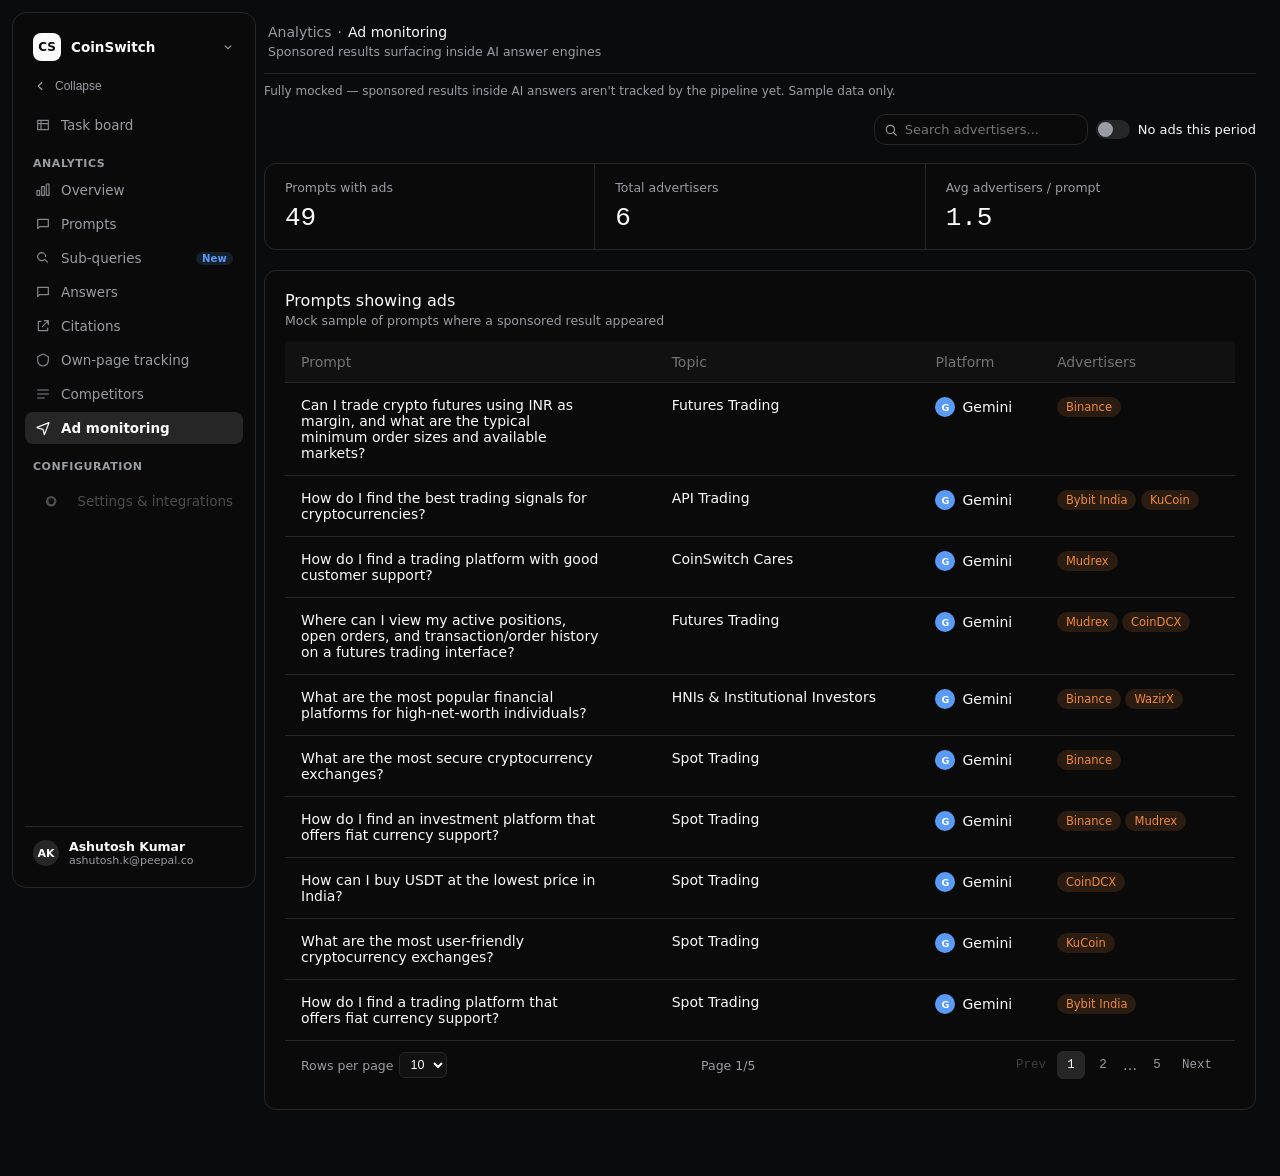
==== ad-monitoring.html @ d5705099 "Rebuild dashboard as dark-mode analytics UI with 9-page sidebar nav Retheme to the near-monochrome d" ====
<!DOCTYPE html>
<html lang="en">
<head>
<meta charset="UTF-8">
<meta name="viewport" content="width=device-width, initial-scale=1.0">
<title>AI Visibility Tracker — Ad Monitoring</title>
<link rel="stylesheet" href="assets/style.css">
</head>
<body>
<div class="app-shell">
  <div class="main-area">
    <div class="content-wrap">
      <div id="title-bar"></div>
      <p class="page-sub" style="margin:-10px 0 16px; font-size:12px;">Fully mocked — sponsored results inside AI answers aren't tracked by the pipeline yet. Sample data only.</p>

      <div class="filter-bar" id="filter-bar">
        <span class="filter-spacer"></span>
        <div class="search-input">
          <svg viewBox="0 0 24 24" fill="none" stroke="currentColor" stroke-width="2" stroke-linecap="round"><circle cx="11" cy="11" r="7"/><path d="M21 21l-4.3-4.3"/></svg>
          <input id="search" type="text" placeholder="Search advertisers...">
        </div>
        <label class="switch" id="noads-toggle"><input type="checkbox"><span class="track"><span class="thumb"></span></span><span>No ads this period</span></label>
      </div>

      <div class="metric-strip" id="metric-strip"></div>

      <div class="card">
        <div class="card-head"><div><h2 class="card-title">Prompts showing ads</h2><p class="card-sub">Mock sample of prompts where a sponsored result appeared</p></div></div>
        <div id="ads-table"></div>
      </div>
    </div>
  </div>
</div>

<script src="assets/data.js"></script>
<script src="assets/mock-data.js"></script>
<script>
async function init() {
  renderNav('ad-monitoring.html');
  renderTitleBar(document.getElementById('title-bar'), 'Analytics', 'Ad monitoring', 'Sponsored results surfacing inside AI answer engines');

  const data = await loadData();
  const adRows = mockAdData(data.runs);
  const noAdsToggle = document.querySelector('#noads-toggle input');

  function render() {
    const forceEmpty = noAdsToggle.checked;
    const q = document.getElementById('search').value.trim().toLowerCase();
    const rows = forceEmpty ? [] : adRows.filter(r => !q || r.advertisers.some(a => a.toLowerCase().includes(q)));

    const advertiserSet = new Set();
    rows.forEach(r => r.advertisers.forEach(a => advertiserSet.add(a)));

    document.getElementById('metric-strip').innerHTML = [
      { label: 'Prompts with ads', value: String(rows.length) },
      { label: 'Total advertisers', value: String(advertiserSet.size) },
      { label: 'Avg advertisers / prompt', value: rows.length ? (rows.reduce((n, r) => n + r.advertisers.length, 0) / rows.length).toFixed(1) : '0' },
    ].map(m => `
      <div class="metric-cell">
        <div class="metric-label">${esc(m.label)}</div>
        <div class="metric-value mono">${esc(m.value)}</div>
      </div>
    `).join('');

    renderPaginatedTable(document.getElementById('ads-table'), {
      rows,
      emptyMessage: 'No ads detected this period.',
      columns: [
        { label: 'Prompt', render: r => `<span style="display:block;max-width:300px;">${esc(r.prompt)}</span>` },
        { label: 'Topic', render: r => esc(r.category || '--') },
        { label: 'Platform', render: r => `<span class="brand-pill">${platformIconHTML(r.platform)} ${esc(r.platform)}</span>` },
        { label: 'Advertisers', render: r => r.advertisers.map(a => `<span class="chip chip-competitor">${esc(a)}</span>`).join(' ') },
      ],
    });
  }

  noAdsToggle.addEventListener('change', render);
  document.getElementById('search').addEventListener('input', render);
  render();
}
init();
</script>
</body>
</html>
---- assets/style.css ----
:root {
  color-scheme: dark;
  --background: #0A0B0D;
  --card: hsl(0 0% 3.9%);
  --card-2: hsl(0 0% 6.5%);
  --muted: hsl(0 0% 14.9%);
  --border: hsl(0 0% 14.9%);
  --ring: hsl(0 0% 20%);
  --foreground: hsl(0 0% 98%);
  --title: #F9FAFB;
  --muted-fg: #9A9CA3;
  --table-header-fg: rgb(115,115,115);
  --radius: 8px;
  --radius-lg: 12px;

  --blue: #5B9BF8;
  --blue-soft: rgba(91,155,248,0.14);
  --green: #3FB950;
  --green-soft: rgba(63,185,80,0.14);
  --orange: #F0883E;
  --orange-soft: rgba(240,136,62,0.14);
  --grey-chip-fg: #B9BBC2;
  --grey-chip-bg: hsl(0 0% 16%);
  --white-line: #F9FAFB;

  --series-1: #F9FAFB;
  --series-2: #5B9BF8;
  --series-3: #F0883E;
  --series-4: #3FB950;
  --series-5: #C77DFF;
  --series-6: #F2C94C;
  --series-7: #E8677D;
  --series-other: #6B6E76;

  --font-sans: "Inter", -apple-system, "SF Pro Rounded", "Segoe UI", ui-rounded, system-ui, sans-serif;
  --font-mono: ui-monospace, "SF Mono", "Cascadia Mono", "Roboto Mono", Menlo, Consolas, monospace;
}

* { box-sizing: border-box; }
html, body { height: 100%; }
body {
  margin: 0;
  background: var(--background);
  color: var(--foreground);
  font-family: var(--font-sans);
  -webkit-font-smoothing: antialiased;
  font-size: 14px;
}
a { color: var(--blue); }
.mono { font-family: var(--font-mono); font-variant-numeric: tabular-nums; }

/* ---------------- App shell ---------------- */
.app-shell { display: flex; min-height: 100vh; }
.main-area { flex: 1; min-width: 0; padding: 16px 24px 48px 0; }
body.has-sidebar .main-area { margin-left: 264px; }
.content-wrap { max-width: 1280px; }
.content-wrap.full-bleed { max-width: none; }

.sidebar-toggle {
  display: none;
  position: fixed;
  top: 14px;
  left: 14px;
  z-index: 40;
  width: 38px;
  height: 38px;
  align-items: center;
  justify-content: center;
  background: var(--card);
  border: 1px solid var(--border);
  border-radius: var(--radius);
  color: var(--foreground);
  cursor: pointer;
}
.sidebar-toggle svg { width: 18px; height: 18px; }
.sidebar-overlay {
  display: none;
  position: fixed;
  inset: 0;
  background: rgba(0,0,0,0.55);
  z-index: 29;
}

.sidebar {
  position: fixed;
  top: 12px;
  left: 12px;
  bottom: 12px;
  width: 244px;
  background: var(--card);
  border: 1px solid var(--border);
  border-radius: 14px;
  padding: 12px;
  display: flex;
  flex-direction: column;
  z-index: 30;
  overflow: hidden;
}
.workspace-switch {
  display: flex;
  align-items: center;
  gap: 10px;
  padding: 8px;
  border-radius: var(--radius);
  cursor: default;
  user-select: none;
}
.workspace-switch:hover { background: var(--muted); }
.workspace-mark {
  display: inline-flex; align-items: center; justify-content: center;
  width: 28px; height: 28px; border-radius: 8px;
  background: var(--foreground); color: #0A0B0D;
  font-size: 12px; font-weight: 700; flex-shrink: 0;
}
.workspace-name { font-size: 13.5px; font-weight: 600; color: var(--title); flex: 1; }
.workspace-switch .chev { width: 14px; height: 14px; color: var(--muted-fg); }
.sidebar-collapse {
  display: flex; align-items: center; gap: 8px;
  background: none; border: none; color: var(--muted-fg);
  font-size: 12px; padding: 6px 8px; margin: 4px 0 10px; cursor: pointer; border-radius: var(--radius);
  width: 100%; text-align: left;
}
.sidebar-collapse:hover { background: var(--muted); color: var(--foreground); }
.sidebar-scroll { flex: 1; overflow-y: auto; display: flex; flex-direction: column; gap: 16px; padding-bottom: 8px; }
.sidebar-group-label {
  font-size: 11px; font-weight: 600; text-transform: uppercase; letter-spacing: 0.05em;
  color: var(--muted-fg); padding: 0 8px; margin-bottom: 4px;
}
.sidebar-nav { display: flex; flex-direction: column; gap: 2px; }
.sidebar a.nav-link, .sidebar .nav-link-disabled {
  display: flex; align-items: center; gap: 10px;
  padding: 8px 10px; font-size: 13.5px; font-weight: 500;
  color: var(--muted-fg); text-decoration: none; border-radius: var(--radius);
  white-space: nowrap; position: relative;
}
.sidebar a.nav-link svg { width: 16px; height: 16px; flex-shrink: 0; opacity: 0.85; }
.sidebar a.nav-link:hover { background: var(--muted); color: var(--foreground); }
.sidebar a.nav-link.active { background: var(--muted); color: var(--title); font-weight: 600; }
.sidebar a.nav-link.active svg { opacity: 1; }
.sidebar .nav-link-disabled { opacity: 0.45; cursor: default; }
.nav-badge-new {
  margin-left: auto; font-size: 10px; font-weight: 700; letter-spacing: 0.02em;
  color: var(--blue); background: var(--blue-soft); padding: 1px 6px; border-radius: 999px;
}
.sidebar-account {
  display: flex; align-items: center; gap: 10px; padding: 8px;
  border-top: 1px solid var(--border); margin-top: 8px; padding-top: 12px;
}
.sidebar-account .avatar {
  width: 26px; height: 26px; border-radius: 999px; background: var(--muted);
  display: flex; align-items: center; justify-content: center; font-size: 11px; font-weight: 600; flex-shrink: 0;
}
.sidebar-account .who { flex: 1; min-width: 0; }
.sidebar-account .who .name { font-size: 12.5px; font-weight: 600; color: var(--title); white-space: nowrap; overflow: hidden; text-overflow: ellipsis; }
.sidebar-account .who .email { font-size: 11px; color: var(--muted-fg); white-space: nowrap; overflow: hidden; text-overflow: ellipsis; }

@media (max-width: 900px) {
  .sidebar-toggle { display: inline-flex; }
  .sidebar { transform: translateX(-120%); transition: transform 0.2s ease; }
  body.sidebar-open .sidebar { transform: translateX(0); }
  body.sidebar-open .sidebar-overlay { display: block; }
  body.has-sidebar .main-area { margin-left: 0; }
  .main-area { padding-top: 60px; }
}

/* ---------------- Breadcrumb / title bar ---------------- */
.title-bar { padding: 8px 4px 14px; border-bottom: 1px solid var(--border); margin-bottom: 20px; }
.breadcrumb { font-size: 14px; font-weight: 500; }
.breadcrumb .section { color: var(--muted-fg); }
.breadcrumb .sep { color: var(--muted-fg); margin: 0 6px; }
.breadcrumb .page { color: var(--title); }
.page-sub { margin: 4px 0 0; font-size: 12.5px; color: var(--muted-fg); }

/* ---------------- Filter bar ---------------- */
.filter-bar { display: flex; flex-wrap: wrap; gap: 8px; margin-bottom: 18px; align-items: center; }
.filter-pill {
  display: inline-flex; align-items: center; gap: 6px;
  border: 1px solid var(--border); background: var(--card);
  color: var(--foreground); border-radius: var(--radius-lg);
  padding: 7px 12px; font-size: 13px; font-family: var(--font-sans);
  cursor: pointer; position: relative;
}
.filter-pill:hover { border-color: var(--ring); background: var(--card-2); }
.filter-pill svg.lead { width: 14px; height: 14px; color: var(--muted-fg); flex-shrink: 0; }
.filter-pill svg.chev { width: 12px; height: 12px; color: var(--muted-fg); flex-shrink: 0; }
.filter-pill select {
  appearance: none; background: none; border: none; color: var(--foreground);
  font-size: 13px; font-family: inherit; cursor: pointer; padding-right: 2px;
}
.filter-pill select:focus { outline: none; }
.filter-pill option { background: var(--card); color: var(--foreground); }
.filter-spacer { flex: 1; }

.dropdown-panel {
  position: absolute; top: calc(100% + 6px); left: 0; min-width: 220px; z-index: 20;
  background: var(--card-2); border: 1px solid var(--border); border-radius: var(--radius);
  padding: 8px; display: none;
}
.dropdown-panel.open { display: block; }
.dropdown-check { display: flex; align-items: center; gap: 8px; padding: 6px 8px; font-size: 13px; border-radius: 6px; cursor: pointer; }
.dropdown-check:hover { background: var(--muted); }
.dropdown-actions { display: flex; justify-content: space-between; padding: 8px 4px 2px; border-top: 1px solid var(--border); margin-top: 6px; }
.dropdown-actions button {
  background: none; border: none; color: var(--blue); font-size: 12.5px; cursor: pointer; font-family: inherit;
}

/* ---------------- Buttons ---------------- */
.btn {
  display: inline-flex; align-items: center; gap: 6px;
  border-radius: var(--radius-lg); padding: 7px 14px; font-size: 13px; font-weight: 500;
  font-family: var(--font-sans); cursor: pointer; border: 1px solid transparent;
  text-decoration: none;
}
.btn svg { width: 14px; height: 14px; }
.btn-primary { background: var(--foreground); color: #0A0B0D; }
.btn-primary:hover { opacity: 0.88; }
.btn-ghost { background: transparent; color: var(--foreground); border-color: var(--border); }
.btn-ghost:hover { background: var(--muted); }
.btn[disabled] { opacity: 0.4; cursor: not-allowed; }

/* ---------------- Metric strip ---------------- */
.metric-strip {
  display: flex; border: 1px solid var(--border); background: var(--card);
  border-radius: var(--radius-lg); margin-bottom: 20px; overflow: hidden; flex-wrap: wrap;
}
.metric-cell { flex: 1; min-width: 160px; padding: 16px 20px; position: relative; }
.metric-cell + .metric-cell { border-left: 1px solid var(--border); }
.metric-label { display: flex; align-items: center; gap: 5px; font-size: 12.5px; color: var(--muted-fg); margin-bottom: 8px; }
.metric-label .info { width: 13px; height: 13px; border-radius: 999px; border: 1px solid var(--muted-fg); color: var(--muted-fg); font-size: 9px; display: inline-flex; align-items: center; justify-content: center; cursor: help; flex-shrink: 0; }
.metric-value { font-family: var(--font-mono); font-size: 26px; font-weight: 500; color: var(--title); }
.metric-delta { font-size: 11.5px; margin-top: 4px; color: var(--muted-fg); }
.metric-delta.up { color: var(--green); }
.metric-delta.down { color: var(--orange); }

/* ---------------- Cards / grid ---------------- */
.card {
  background: var(--card); border: 1px solid var(--border); border-radius: var(--radius-lg);
  padding: 20px; margin-bottom: 18px;
}
.card-head { display: flex; align-items: flex-start; justify-content: space-between; gap: 12px; margin-bottom: 14px; }
.card-title { font-size: 16px; font-weight: 500; color: var(--title); margin: 0; }
.card-sub { font-size: 12.5px; color: var(--muted-fg); margin: 3px 0 0; }
.card-tools { display: flex; gap: 8px; align-items: center; flex-wrap: wrap; }

.content-grid { display: grid; grid-template-columns: 2fr 1fr; gap: 18px; align-items: stretch; }
@media (max-width: 980px) { .content-grid { grid-template-columns: 1fr; } }

.legend { display: flex; flex-wrap: wrap; gap: 14px; margin-bottom: 14px; }
.legend-item { display: flex; align-items: center; gap: 6px; font-size: 12.5px; color: var(--muted-fg); }
.legend-dot { width: 9px; height: 9px; border-radius: 2px; flex-shrink: 0; }

/* leaderboard */
.leader-row { display: flex; align-items: center; gap: 10px; padding: 8px 0; border-bottom: 1px solid var(--border); }
.leader-row:last-child { border-bottom: none; }
.leader-rank { width: 16px; font-size: 12px; color: var(--muted-fg); font-family: var(--font-mono); flex-shrink: 0; }
.leader-name { flex: 1; min-width: 0; font-size: 13px; display: flex; align-items: center; gap: 8px; }
.leader-value { font-family: var(--font-mono); font-size: 13px; color: var(--foreground); flex-shrink: 0; }

/* distribution bars */
.bar-row { display: flex; align-items: center; gap: 12px; margin-bottom: 9px; }
.bar-row .name { width: 110px; flex-shrink: 0; font-size: 12.5px; color: var(--muted-fg); text-align: right; }
.bar-track { flex: 1; background: var(--muted); border-radius: 6px; height: 16px; position: relative; overflow: hidden; }
.bar-fill { height: 100%; border-radius: 6px; }
.bar-row .count { width: 80px; flex-shrink: 0; font-size: 12px; color: var(--muted-fg); font-family: var(--font-mono); }

/* avatars / brand initials */
.brand-pill { display: inline-flex; align-items: center; gap: 7px; }
.initial-circle {
  width: 20px; height: 20px; border-radius: 999px; flex-shrink: 0;
  display: inline-flex; align-items: center; justify-content: center;
  font-size: 9.5px; font-weight: 700; color: #0A0B0D;
}
.initial-circle.lg { width: 28px; height: 28px; font-size: 11px; }
.platform-icon { width: 20px; height: 20px; border-radius: 999px; display: inline-flex; align-items: center; justify-content: center; font-size: 9.5px; font-weight: 700; color: #fff; flex-shrink: 0; }
.platform-overflow { width: 20px; height: 20px; border-radius: 999px; background: var(--muted); color: var(--muted-fg); font-size: 9.5px; display: inline-flex; align-items: center; justify-content: center; }
.platform-stack { display: inline-flex; }
.platform-stack .platform-icon, .platform-stack .platform-overflow { margin-left: -6px; border: 2px solid var(--card); }
.platform-stack .platform-icon:first-child { margin-left: 0; }

/* ---------------- Status chips ---------------- */
.chip { display: inline-flex; align-items: center; gap: 4px; font-size: 11.5px; font-weight: 500; padding: 3px 9px; border-radius: 999px; white-space: nowrap; }
.chip-own { background: var(--green-soft); color: var(--green); }
.chip-competitor { background: var(--orange-soft); color: var(--orange); }
.chip-neutral { background: var(--grey-chip-bg); color: var(--grey-chip-fg); }
.chip-new { background: var(--blue-soft); color: var(--blue); }
.chip-yes { background: var(--green-soft); color: var(--green); }
.chip-no { background: var(--grey-chip-bg); color: var(--grey-chip-fg); }
.mention-chip { display: inline-block; padding: 2px 8px; border-radius: 999px; font-size: 11px; color: #0A0B0D; margin: 2px 4px 2px 0; white-space: nowrap; font-weight: 600; }

/* ---------------- Table ---------------- */
.table-card { background: var(--card); border: 1px solid var(--border); border-radius: var(--radius-lg); overflow: hidden; margin-bottom: 18px; }
.table-scroll { overflow-x: auto; }
table { width: 100%; border-collapse: collapse; font-size: 14px; }
thead th {
  text-align: left; font-size: 14px; font-weight: 500; color: var(--table-header-fg);
  background: var(--card-2); padding: 12px 16px; white-space: nowrap; border-bottom: 1px solid var(--border);
}
thead th.num, tbody td.num { text-align: right; }
tbody td { padding: 14px 16px; border-bottom: 1px solid var(--border); vertical-align: top; color: var(--foreground); }
tbody tr:last-child td { border-bottom: none; }
tbody tr.clickable { cursor: pointer; }
tbody tr.clickable:hover { background: var(--card-2); }
td.mono, th.mono { font-family: var(--font-mono); }
.response-cell { max-width: 360px; color: var(--muted-fg); font-size: 12.5px; }
.no-mentions { color: var(--muted-fg); font-style: italic; font-size: 12.5px; }
.cell-link { color: var(--blue); text-decoration: none; }
.cell-link:hover { text-decoration: underline; }

.table-footer { display: flex; align-items: center; justify-content: space-between; gap: 12px; padding: 10px 16px; border-top: 1px solid var(--border); flex-wrap: wrap; }
.table-footer .rows-per-page { display: flex; align-items: center; gap: 6px; font-size: 12.5px; color: var(--muted-fg); }
.table-footer select { background: var(--card-2); color: var(--foreground); border: 1px solid var(--border); border-radius: 6px; padding: 4px 6px; font-size: 12.5px; }
.pagination { display: flex; align-items: center; gap: 4px; }
.pagination button {
  min-width: 28px; height: 28px; padding: 0 6px; border-radius: 6px; border: 1px solid transparent;
  background: none; color: var(--muted-fg); font-size: 12.5px; cursor: pointer; font-family: var(--font-mono);
}
.pagination button:hover { background: var(--muted); color: var(--foreground); }
.pagination button.active { background: var(--muted); color: var(--title); border-color: var(--border); }
.pagination button:disabled { opacity: 0.35; cursor: not-allowed; }
.pagination .ellipsis { color: var(--muted-fg); padding: 0 2px; }

/* heatmap */
.heatmap-scroll { overflow-x: auto; }
.heatmap { border-collapse: collapse; font-size: 13px; width: 100%; }
.heatmap th, .heatmap td { padding: 10px 14px; text-align: center; white-space: nowrap; border-bottom: 1px solid var(--border); }
.heatmap thead th { background: var(--card-2); color: var(--table-header-fg); font-weight: 500; font-size: 13px; }
.heatmap td.row-label, .heatmap th.row-label { text-align: left; position: sticky; left: 0; background: var(--card); color: var(--foreground); font-weight: 500; }
.heatmap td.pinned { position: sticky; left: 150px; font-weight: 600; }
.heatmap-cell { font-family: var(--font-mono); border-radius: 6px; padding: 4px 8px; display: inline-block; min-width: 36px; }

/* ---------------- Toggle / switch ---------------- */
.switch { position: relative; display: inline-flex; align-items: center; gap: 8px; cursor: pointer; font-size: 13px; color: var(--foreground); user-select: none; }
.switch input { display: none; }
.switch .track { width: 34px; height: 19px; background: var(--muted); border-radius: 999px; position: relative; transition: background 0.15s; flex-shrink: 0; }
.switch .thumb { position: absolute; top: 2px; left: 2px; width: 15px; height: 15px; border-radius: 999px; background: var(--muted-fg); transition: transform 0.15s, background 0.15s; }
.switch input:checked + .track { background: var(--blue-soft); }
.switch input:checked + .track .thumb { transform: translateX(15px); background: var(--blue); }

/* ---------------- Search input ---------------- */
.search-input { position: relative; display: inline-flex; align-items: center; }
.search-input svg { position: absolute; left: 10px; width: 14px; height: 14px; color: var(--muted-fg); pointer-events: none; }
.search-input input {
  background: var(--card); border: 1px solid var(--border); border-radius: var(--radius-lg);
  padding: 7px 12px 7px 30px; font-size: 13px; color: var(--foreground); font-family: inherit; min-width: 200px;
}
.search-input input:focus { outline: none; border-color: var(--ring); }

/* ---------------- Empty state ---------------- */
.empty-state { text-align: center; padding: 40px 10px; color: var(--muted-fg); font-size: 13px; }

/* ---------------- Drawer ---------------- */
.drawer-overlay { position: fixed; inset: 0; background: rgba(0,0,0,0.6); z-index: 50; opacity: 0; pointer-events: none; transition: opacity 0.18s; }
.drawer-overlay.open { opacity: 1; pointer-events: auto; }
.drawer {
  position: fixed; top: 0; right: 0; bottom: 0; width: min(460px, 94vw);
  background: var(--card); border-left: 1px solid var(--border); z-index: 51;
  transform: translateX(100%); transition: transform 0.2s ease; display: flex; flex-direction: column;
}
.drawer-overlay.open .drawer { transform: translateX(0); }
.drawer-head { display: flex; align-items: center; justify-content: space-between; padding: 16px 18px; border-bottom: 1px solid var(--border); }
.drawer-head .title { font-size: 14px; font-weight: 500; color: var(--title); }
.drawer-close { background: none; border: none; color: var(--muted-fg); cursor: pointer; width: 26px; height: 26px; border-radius: 6px; }
.drawer-close:hover { background: var(--muted); color: var(--foreground); }
.drawer-body { padding: 18px; overflow-y: auto; flex: 1; }
.drawer-section { margin-bottom: 18px; }
.drawer-label { font-size: 11.5px; color: var(--muted-fg); margin-bottom: 6px; text-transform: uppercase; letter-spacing: 0.04em; }
.prompt-bubble { background: var(--muted); border-radius: 12px; padding: 12px 14px; font-size: 13.5px; line-height: 1.5; }
.answer-text { font-size: 13.5px; line-height: 1.65; color: var(--foreground); white-space: pre-wrap; }
.source-chip-list { display: flex; flex-wrap: wrap; gap: 6px; }

/* ---------------- Onboarding tooltip ---------------- */
.tip-bubble {
  position: absolute; background: var(--foreground); color: #0A0B0D; font-size: 12.5px;
  padding: 10px 12px; border-radius: 10px; max-width: 220px; z-index: 25; line-height: 1.4;
}
.tip-bubble::after { content: ''; position: absolute; top: -6px; left: 18px; width: 12px; height: 12px; background: var(--foreground); transform: rotate(45deg); }
.tip-bubble .tip-dismiss { display: block; margin-top: 8px; font-size: 11.5px; text-decoration: underline; cursor: pointer; }

/* ---------------- Kanban ---------------- */
.kanban-board { display: grid; grid-template-columns: repeat(4, minmax(260px, 1fr)); gap: 14px; overflow-x: auto; }
.kanban-col { background: var(--card); border: 1px solid var(--border); border-radius: var(--radius-lg); padding: 12px; min-height: 200px; }
.kanban-col-head { display: flex; align-items: center; justify-content: space-between; padding: 4px 4px 12px; }
.kanban-col-title { font-size: 13px; font-weight: 600; color: var(--title); }
.kanban-count { font-size: 11.5px; color: var(--muted-fg); background: var(--muted); padding: 1px 7px; border-radius: 999px; }
.kanban-week { font-size: 11px; color: var(--muted-fg); text-transform: uppercase; letter-spacing: 0.04em; margin: 10px 2px 6px; }
.kanban-card {
  background: var(--card-2); border: 1px solid var(--border); border-radius: var(--radius);
  padding: 10px 12px; margin-bottom: 8px; cursor: grab; font-size: 12.5px;
}
.kanban-card.dragging { opacity: 0.4; }
.kanban-card .kc-title { color: var(--foreground); font-weight: 500; margin-bottom: 6px; }
.kanban-card.completed .kc-title { text-decoration: line-through; color: var(--muted-fg); }
.kanban-card .kc-meta { display: flex; align-items: center; gap: 6px; flex-wrap: wrap; }
.kanban-col.dragover { outline: 1px dashed var(--ring); outline-offset: -4px; }
.dropzone-hint { border: 1px dashed var(--border); border-radius: var(--radius); padding: 10px; text-align: center; font-size: 11.5px; color: var(--muted-fg); margin-bottom: 8px; }

.progress-ring circle { fill: none; stroke-width: 6; }
.progress-ring .bg { stroke: var(--muted); }
.progress-ring .fg { stroke: var(--green); stroke-linecap: round; transform: rotate(-90deg); transform-origin: 50% 50%; }

/* Task detail modal */
.modal-overlay { position: fixed; inset: 0; background: rgba(0,0,0,0.6); z-index: 50; display: none; align-items: center; justify-content: center; }
.modal-overlay.open { display: flex; }
.modal { width: min(640px, 92vw); max-height: 86vh; background: var(--card); border: 1px solid var(--border); border-radius: var(--radius-lg); display: flex; flex-direction: column; overflow: hidden; }
.modal-head { display: flex; align-items: center; justify-content: space-between; padding: 14px 18px; border-bottom: 1px solid var(--border); }
.modal-tabs { display: flex; gap: 4px; padding: 10px 18px 0; }
.modal-tab { background: none; border: none; color: var(--muted-fg); font-size: 13px; padding: 8px 10px; cursor: pointer; border-bottom: 2px solid transparent; font-family: inherit; }
.modal-tab.active { color: var(--title); border-color: var(--foreground); }
.modal-body { padding: 16px 18px; overflow-y: auto; flex: 1; }
.editor-toolbar { display: flex; gap: 4px; margin-bottom: 8px; }
.editor-toolbar button { width: 26px; height: 26px; border-radius: 6px; border: 1px solid var(--border); background: var(--card-2); color: var(--foreground); cursor: pointer; font-size: 12px; }
.editor-toolbar button:hover { background: var(--muted); }
.editor-surface { border: 1px solid var(--border); border-radius: var(--radius); padding: 12px; min-height: 160px; font-size: 13.5px; line-height: 1.6; }
.editor-surface:focus { outline: none; border-color: var(--ring); }
.prop-row { display: flex; justify-content: space-between; padding: 8px 0; border-bottom: 1px solid var(--border); font-size: 13px; }
.prop-row:last-child { border-bottom: none; }
.prop-row .k { color: var(--muted-fg); }

/* misc */
.checkbox { width: 15px; height: 15px; accent-color: var(--blue); }
hr.hair { border: none; border-top: 1px solid var(--border); margin: 18px 0; }
.text-muted { color: var(--muted-fg); }
.stack-gap { display: flex; flex-direction: column; gap: 8px; }

/* ---------------- Legacy compatibility (content-plan.html, pre-redesign pages) ---------------- */
.wrap { max-width: 1180px; margin: 0 auto; padding: 32px 28px 80px; }
body.has-sidebar .wrap { margin-left: 264px; }
@media (max-width: 900px) { body.has-sidebar .wrap { margin-left: 0; padding-top: 64px; } }
header h1 { font-size: 22px; margin: 0 0 4px; letter-spacing: -0.01em; color: var(--title); }
header p { margin: 0; color: var(--muted-fg); font-size: 14px; }
header { margin-bottom: 24px; }
.panel { background: var(--card); border: 1px solid var(--border); border-radius: var(--radius-lg); padding: 20px 22px; margin-bottom: 18px; }
.panel h2 { font-size: 15px; margin: 0 0 2px; font-weight: 600; color: var(--title); }
.panel .panel-sub { font-size: 12.5px; color: var(--muted-fg); margin: 0 0 18px; }
.filters { display: flex; gap: 10px; flex-wrap: wrap; margin-bottom: 14px; }
.filters select { background: var(--card-2); color: var(--foreground); border: 1px solid var(--border); border-radius: 6px; padding: 6px 10px; font-size: 13px; font-family: inherit; }
.stat-row { display: grid; grid-template-columns: repeat(auto-fit, minmax(180px, 1fr)); gap: 14px; margin-bottom: 28px; }
.stat-tile { background: var(--card); border: 1px solid var(--border); border-radius: 12px; padding: 18px 20px; }
.stat-tile .label { font-size: 12px; color: var(--muted-fg); margin-bottom: 8px; font-weight: 500; }
.stat-tile .value { font-size: 26px; font-weight: 600; letter-spacing: -0.01em; color: var(--title); }
.stat-tile .sub { font-size: 12px; color: var(--muted-fg); margin-top: 6px; }
.platform-grid { display: grid; grid-template-columns: repeat(auto-fit, minmax(300px, 1fr)); gap: 16px; }
.platform-card { border: 1px solid var(--border); border-radius: 12px; padding: 16px 18px; background: var(--card-2); }
.platform-card h3 { margin: 0 0 10px; font-size: 13px; color: var(--muted-fg); font-weight: 600; }
.mini-bar-row { display: flex; align-items: center; gap: 8px; margin-bottom: 6px; }
.mini-bar-row .name { width: 90px; font-size: 11.5px; color: var(--muted-fg); text-align: right; flex-shrink: 0; }
.mini-track { flex: 1; background: var(--muted); border-radius: 3px; height: 12px; }
.mini-fill { height: 100%; border-radius: 3px; }
.mini-bar-row .count { width: 60px; flex-shrink: 0; font-size: 11px; color: var(--muted-fg); font-family: var(--font-mono); }
.platform-chip { display: inline-block; padding: 2px 8px; border-radius: 999px; font-size: 11.5px; background: var(--muted); color: var(--foreground); white-space: nowrap; }
.table-wrap { max-height: 600px; overflow-y: auto; border: 1px solid var(--border); border-radius: 8px; }
.table-wrap table { margin: 0; }
.table-wrap thead th { position: sticky; top: 0; background: var(--card-2); z-index: 1; }
.gap-group { margin-bottom: 18px; }
.gap-group h4 { margin: 0 0 8px; font-size: 13px; color: var(--title); }
.gap-group .gap-note { font-size: 12px; color: var(--muted-fg); margin: 0 0 8px; }
.gap-prompt-list { list-style: none; margin: 0; padding: 0; }
.gap-prompt-list li { font-size: 12.5px; color: var(--foreground); padding: 6px 10px; border-bottom: 1px solid var(--border); }
.gap-prompt-list li:last-child { border-bottom: none; }
.gap-rival-chip { display: inline-block; padding: 1px 7px; border-radius: 999px; font-size: 11px; color: #0A0B0D; margin-left: 6px; font-weight: 600; }
.idea-card, .plan-card { border: 1px solid var(--border); border-radius: 12px; padding: 16px 18px; margin-bottom: 12px; background: var(--card-2); }
.idea-head, .plan-head { display: flex; align-items: flex-start; justify-content: space-between; gap: 12px; margin-bottom: 4px; }
.idea-title, .plan-title { font-size: 13.5px; font-weight: 600; color: var(--title); }
.idea-badge { flex-shrink: 0; font-size: 10.5px; font-weight: 600; text-transform: uppercase; letter-spacing: 0.03em; padding: 2px 8px; border-radius: 999px; white-space: nowrap; }
.idea-badge.high { background: var(--orange-soft); color: var(--orange); }
.idea-badge.medium { background: rgba(242,201,76,0.18); color: var(--series-6); }
.idea-badge.opportunity { background: var(--green-soft); color: var(--green); }
.idea-why { font-size: 12px; color: var(--muted-fg); margin: 2px 0 8px; }
.idea-card summary { font-size: 11.5px; color: var(--muted-fg); cursor: pointer; user-select: none; }
.idea-card summary:hover { color: var(--foreground); }
.source-row { display: flex; align-items: center; gap: 12px; padding: 10px 0; border-bottom: 1px solid var(--border); }
.source-row:last-child { border-bottom: none; }
.source-rank { width: 22px; flex-shrink: 0; font-size: 12px; color: var(--muted-fg); font-family: var(--font-mono); }
.source-main { flex: 1; min-width: 0; }
.source-domain { font-size: 13px; font-weight: 600; color: var(--title); }
.source-url { font-size: 11.5px; color: var(--muted-fg); text-decoration: none; display: block; white-space: nowrap; overflow: hidden; text-overflow: ellipsis; }
.source-url:hover { color: var(--blue); text-decoration: underline; }
.source-count { flex-shrink: 0; font-size: 12px; color: var(--foreground); background: var(--muted); padding: 3px 10px; border-radius: 999px; white-space: nowrap; }
.plan-meta { font-size: 11.5px; color: var(--muted-fg); margin-bottom: 8px; }
.plan-sources { display: flex; flex-wrap: wrap; gap: 6px; margin-top: 8px; }
.plan-source-chip { display: inline-flex; align-items: center; gap: 4px; font-size: 11px; color: var(--foreground); background: var(--muted); padding: 3px 9px; border-radius: 999px; text-decoration: none; max-width: 220px; overflow: hidden; white-space: nowrap; text-overflow: ellipsis; }
.plan-source-chip:hover { color: var(--blue); }
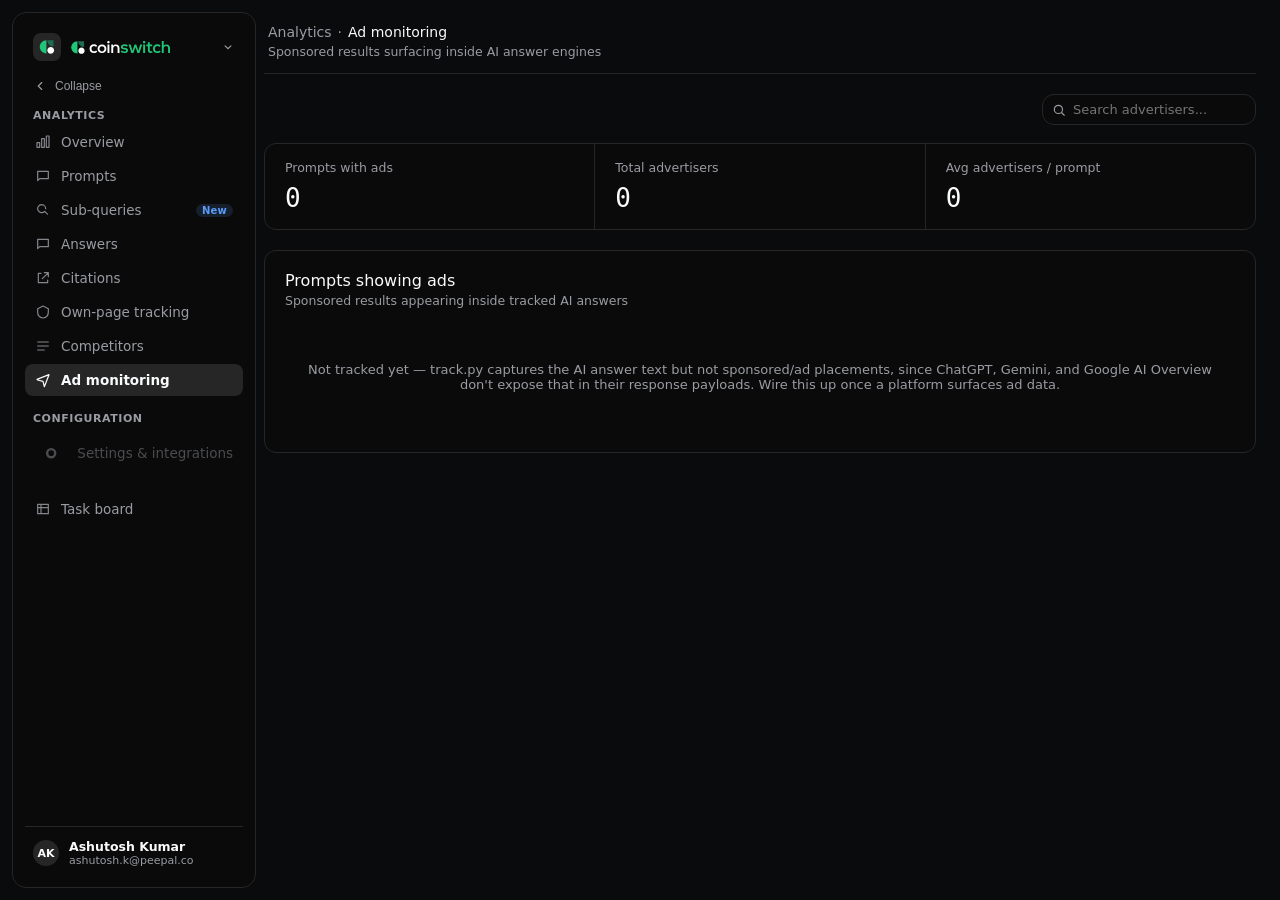
==== commit 4874b2be: "Rerun tracker with real data, remove mock data, fix logos and nav order - track.py rerun across all " ====
--- a/ad-monitoring.html
+++ b/ad-monitoring.html
@@ -11,7 +11,6 @@
   <div class="main-area">
     <div class="content-wrap">
       <div id="title-bar"></div>
-      <p class="page-sub" style="margin:-10px 0 16px; font-size:12px;">Fully mocked — sponsored results inside AI answers aren't tracked by the pipeline yet. Sample data only.</p>
 
       <div class="filter-bar" id="filter-bar">
         <span class="filter-spacer"></span>
@@ -19,13 +18,12 @@
           <svg viewBox="0 0 24 24" fill="none" stroke="currentColor" stroke-width="2" stroke-linecap="round"><circle cx="11" cy="11" r="7"/><path d="M21 21l-4.3-4.3"/></svg>
           <input id="search" type="text" placeholder="Search advertisers...">
         </div>
-        <label class="switch" id="noads-toggle"><input type="checkbox"><span class="track"><span class="thumb"></span></span><span>No ads this period</span></label>
       </div>
 
       <div class="metric-strip" id="metric-strip"></div>
 
       <div class="card">
-        <div class="card-head"><div><h2 class="card-title">Prompts showing ads</h2><p class="card-sub">Mock sample of prompts where a sponsored result appeared</p></div></div>
+        <div class="card-head"><div><h2 class="card-title">Prompts showing ads</h2><p class="card-sub">Sponsored results appearing inside tracked AI answers</p></div></div>
         <div id="ads-table"></div>
       </div>
     </div>
@@ -33,50 +31,32 @@
 </div>
 
 <script src="assets/data.js"></script>
-<script src="assets/mock-data.js"></script>
 <script>
 async function init() {
   renderNav('ad-monitoring.html');
   renderTitleBar(document.getElementById('title-bar'), 'Analytics', 'Ad monitoring', 'Sponsored results surfacing inside AI answer engines');
 
-  const data = await loadData();
-  const adRows = mockAdData(data.runs);
-  const noAdsToggle = document.querySelector('#noads-toggle input');
+  document.getElementById('metric-strip').innerHTML = [
+    { label: 'Prompts with ads', value: '0' },
+    { label: 'Total advertisers', value: '0' },
+    { label: 'Avg advertisers / prompt', value: '0' },
+  ].map(m => `
+    <div class="metric-cell">
+      <div class="metric-label">${esc(m.label)}</div>
+      <div class="metric-value mono">${esc(m.value)}</div>
+    </div>
+  `).join('');
 
-  function render() {
-    const forceEmpty = noAdsToggle.checked;
-    const q = document.getElementById('search').value.trim().toLowerCase();
-    const rows = forceEmpty ? [] : adRows.filter(r => !q || r.advertisers.some(a => a.toLowerCase().includes(q)));
-
-    const advertiserSet = new Set();
-    rows.forEach(r => r.advertisers.forEach(a => advertiserSet.add(a)));
-
-    document.getElementById('metric-strip').innerHTML = [
-      { label: 'Prompts with ads', value: String(rows.length) },
-      { label: 'Total advertisers', value: String(advertiserSet.size) },
-      { label: 'Avg advertisers / prompt', value: rows.length ? (rows.reduce((n, r) => n + r.advertisers.length, 0) / rows.length).toFixed(1) : '0' },
-    ].map(m => `
-      <div class="metric-cell">
-        <div class="metric-label">${esc(m.label)}</div>
-        <div class="metric-value mono">${esc(m.value)}</div>
-      </div>
-    `).join('');
-
-    renderPaginatedTable(document.getElementById('ads-table'), {
-      rows,
-      emptyMessage: 'No ads detected this period.',
-      columns: [
-        { label: 'Prompt', render: r => `<span style="display:block;max-width:300px;">${esc(r.prompt)}</span>` },
-        { label: 'Topic', render: r => esc(r.category || '--') },
-        { label: 'Platform', render: r => `<span class="brand-pill">${platformIconHTML(r.platform)} ${esc(r.platform)}</span>` },
-        { label: 'Advertisers', render: r => r.advertisers.map(a => `<span class="chip chip-competitor">${esc(a)}</span>`).join(' ') },
-      ],
-    });
-  }
-
-  noAdsToggle.addEventListener('change', render);
-  document.getElementById('search').addEventListener('input', render);
-  render();
+  renderPaginatedTable(document.getElementById('ads-table'), {
+    rows: [],
+    emptyMessage: 'Not tracked yet — track.py captures the AI answer text but not sponsored/ad placements, since ChatGPT, Gemini, and Google AI Overview don\'t expose that in their response payloads. Wire this up once a platform surfaces ad data.',
+    columns: [
+      { label: 'Prompt', render: r => r.prompt },
+      { label: 'Topic', render: r => r.category },
+      { label: 'Platform', render: r => r.platform },
+      { label: 'Advertisers', render: r => r.advertisers },
+    ],
+  });
 }
 init();
 </script>
--- a/assets/style.css
+++ b/assets/style.css
@@ -109,10 +109,19 @@
 .workspace-mark {
   display: inline-flex; align-items: center; justify-content: center;
   width: 28px; height: 28px; border-radius: 8px;
-  background: var(--foreground); color: #0A0B0D;
-  font-size: 12px; font-weight: 700; flex-shrink: 0;
-}
+  background: var(--muted); flex-shrink: 0;
+}
+.workspace-mark img { width: 16px; height: 16px; }
 .workspace-name { font-size: 13.5px; font-weight: 600; color: var(--title); flex: 1; }
+.workspace-wordmark { height: 15px; width: auto; flex: 1; object-fit: contain; object-position: left; }
+.brand-logo-circle {
+  display: inline-flex; align-items: center; justify-content: center;
+  width: 20px; height: 20px; border-radius: 999px; flex-shrink: 0;
+  background: #0f2b20;
+}
+.brand-logo-circle img { width: 12px; height: 12px; }
+.brand-logo-circle.lg { width: 28px; height: 28px; }
+.brand-logo-circle.lg img { width: 16px; height: 16px; }
 .workspace-switch .chev { width: 14px; height: 14px; color: var(--muted-fg); }
 .sidebar-collapse {
   display: flex; align-items: center; gap: 8px;
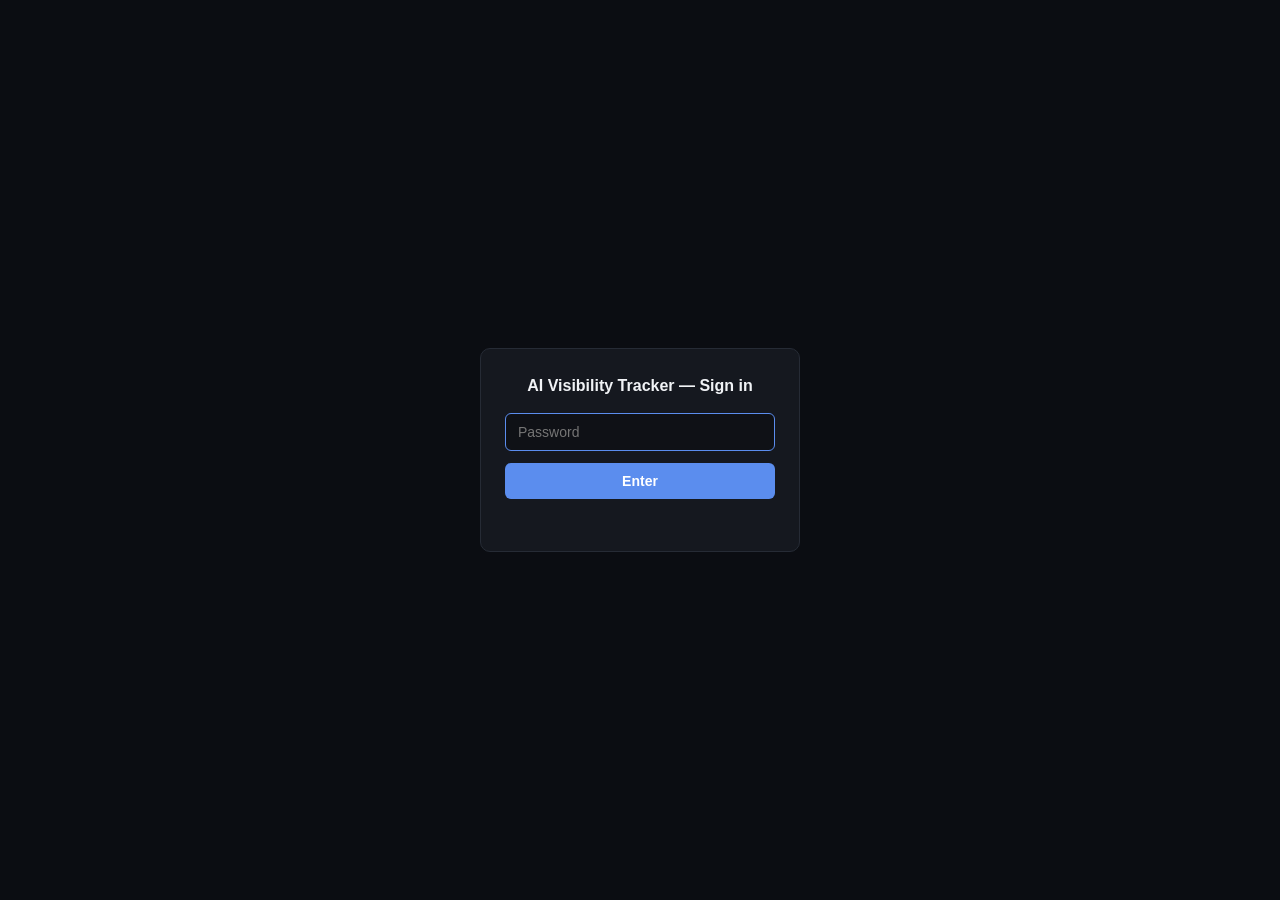
==== commit ebd18dda: "Add password gate login to all tracker pages Co-Authored-By: Claude Sonnet 5 <noreply@anthropic.com>" ====
--- a/ad-monitoring.html
+++ b/ad-monitoring.html
@@ -1,6 +1,7 @@
 <!DOCTYPE html>
 <html lang="en">
 <head>
+<script src="assets/auth.js"></script>
 <meta charset="UTF-8">
 <meta name="viewport" content="width=device-width, initial-scale=1.0">
 <title>AI Visibility Tracker — Ad Monitoring</title>
--- a/assets/style.css
+++ b/assets/style.css
@@ -122,6 +122,9 @@
 .brand-logo-circle img { width: 12px; height: 12px; }
 .brand-logo-circle.lg { width: 28px; height: 28px; }
 .brand-logo-circle.lg img { width: 16px; height: 16px; }
+.brand-logo-circle.competitor { background: #fff; }
+.brand-logo-circle.competitor img { width: 14px; height: 14px; object-fit: contain; }
+.brand-logo-circle.competitor.lg img { width: 18px; height: 18px; }
 .workspace-switch .chev { width: 14px; height: 14px; color: var(--muted-fg); }
 .sidebar-collapse {
   display: flex; align-items: center; gap: 8px;
@@ -384,6 +387,20 @@
 }
 .tip-bubble::after { content: ''; position: absolute; top: -6px; left: 18px; width: 12px; height: 12px; background: var(--foreground); transform: rotate(45deg); }
 .tip-bubble .tip-dismiss { display: block; margin-top: 8px; font-size: 11.5px; text-decoration: underline; cursor: pointer; }
+
+/* ---------------- Chart tooltip ---------------- */
+.chart-wrap { position: relative; }
+.chart-tooltip {
+  position: absolute; pointer-events: none; z-index: 20; background: var(--card);
+  border: 1px solid var(--border); border-radius: 8px; padding: 8px 10px; font-size: 12px;
+  line-height: 1.5; box-shadow: 0 4px 16px rgba(0,0,0,0.25); white-space: nowrap; opacity: 0;
+  transition: opacity 0.08s ease; transform: translate(-50%, -100%);
+}
+.chart-tooltip-date { color: var(--muted-fg); font-size: 11px; margin-bottom: 4px; font-family: var(--font-mono); }
+.chart-tooltip-row { display: flex; align-items: center; gap: 6px; }
+.chart-tooltip-dot { width: 7px; height: 7px; border-radius: 50%; flex: none; }
+.chart-tooltip-name { color: var(--foreground); }
+.chart-tooltip-val { color: var(--title); font-weight: 600; margin-left: auto; padding-left: 10px; font-family: var(--font-mono); }
 
 /* ---------------- Kanban ---------------- */
 .kanban-board { display: grid; grid-template-columns: repeat(4, minmax(260px, 1fr)); gap: 14px; overflow-x: auto; }
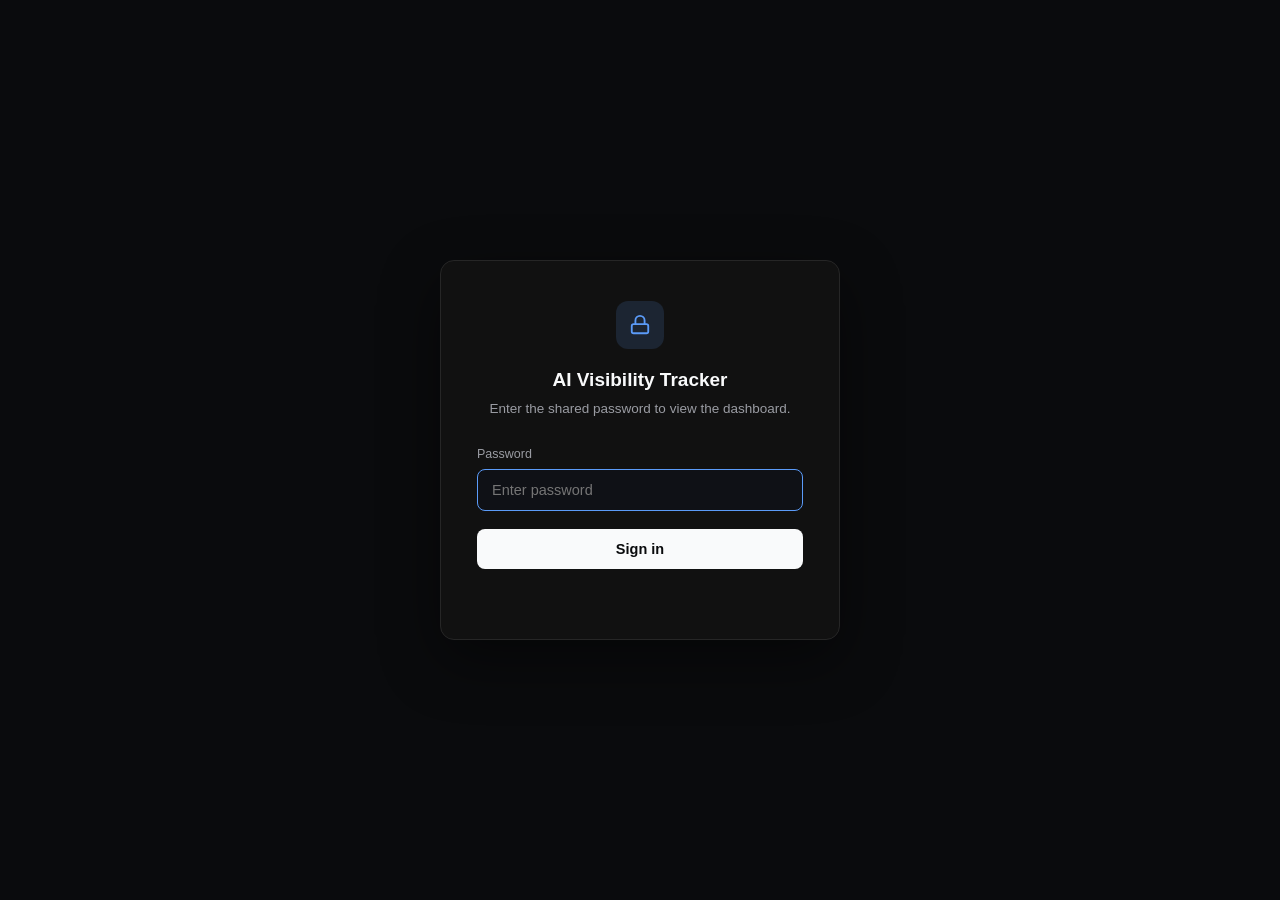
==== commit 47532891: "Fix tooltip rendering, remove overview brand filter, refresh tracker data - Fix info-icon tooltips: " ====
--- a/ad-monitoring.html
+++ b/ad-monitoring.html
@@ -5,7 +5,7 @@
 <meta charset="UTF-8">
 <meta name="viewport" content="width=device-width, initial-scale=1.0">
 <title>AI Visibility Tracker — Ad Monitoring</title>
-<link rel="stylesheet" href="assets/style.css">
+<link rel="stylesheet" href="assets/style.css?v=2">
 </head>
 <body>
 <div class="app-shell">
--- a/assets/style.css
+++ b/assets/style.css
@@ -51,7 +51,7 @@
 
 /* ---------------- App shell ---------------- */
 .app-shell { display: flex; min-height: 100vh; }
-.main-area { flex: 1; min-width: 0; padding: 16px 24px 48px 0; }
+.main-area { flex: 1; min-width: 0; padding: 24px 28px 56px 0; }
 body.has-sidebar .main-area { margin-left: 264px; }
 .content-wrap { max-width: 1280px; }
 .content-wrap.full-bleed { max-width: none; }
@@ -233,13 +233,26 @@
 /* ---------------- Metric strip ---------------- */
 .metric-strip {
   display: flex; border: 1px solid var(--border); background: var(--card);
-  border-radius: var(--radius-lg); margin-bottom: 20px; overflow: hidden; flex-wrap: wrap;
-}
-.metric-cell { flex: 1; min-width: 160px; padding: 16px 20px; position: relative; }
+  border-radius: var(--radius-lg); margin-bottom: 24px; flex-wrap: wrap;
+}
+.metric-cell { flex: 1; min-width: 190px; padding: 22px 26px; position: relative; }
 .metric-cell + .metric-cell { border-left: 1px solid var(--border); }
-.metric-label { display: flex; align-items: center; gap: 5px; font-size: 12.5px; color: var(--muted-fg); margin-bottom: 8px; }
-.metric-label .info { width: 13px; height: 13px; border-radius: 999px; border: 1px solid var(--muted-fg); color: var(--muted-fg); font-size: 9px; display: inline-flex; align-items: center; justify-content: center; cursor: help; flex-shrink: 0; }
-.metric-value { font-family: var(--font-mono); font-size: 26px; font-weight: 500; color: var(--title); }
+.metric-label { display: flex; align-items: center; gap: 6px; font-size: 13px; color: var(--muted-fg); margin-bottom: 12px; }
+.info { width: 14px; height: 14px; border-radius: 999px; border: 1px solid var(--muted-fg); color: var(--muted-fg); font-size: 9px; display: inline-flex; align-items: center; justify-content: center; cursor: help; flex-shrink: 0; position: relative; }
+.info[data-tip]:hover::after {
+  content: attr(data-tip);
+  position: absolute; bottom: calc(100% + 8px); left: 50%; transform: translateX(-50%);
+  width: max-content; max-width: 260px; padding: 8px 10px; border-radius: 8px;
+  background: var(--title); color: var(--bg, #0A0B0D); font-size: 12px; font-weight: 400;
+  line-height: 1.4; text-align: left; white-space: normal; z-index: 50;
+  box-shadow: 0 8px 24px rgba(0,0,0,0.3); pointer-events: none;
+}
+.info[data-tip]:hover::before {
+  content: ''; position: absolute; bottom: calc(100% + 3px); left: 50%; transform: translateX(-50%);
+  border: 5px solid transparent; border-top-color: var(--title); z-index: 50; pointer-events: none;
+}
+.card-title { display: flex; align-items: center; gap: 8px; }
+.metric-value { font-family: var(--font-mono); font-size: 30px; font-weight: 500; color: var(--title); }
 .metric-delta { font-size: 11.5px; margin-top: 4px; color: var(--muted-fg); }
 .metric-delta.up { color: var(--green); }
 .metric-delta.down { color: var(--orange); }
@@ -247,14 +260,14 @@
 /* ---------------- Cards / grid ---------------- */
 .card {
   background: var(--card); border: 1px solid var(--border); border-radius: var(--radius-lg);
-  padding: 20px; margin-bottom: 18px;
-}
-.card-head { display: flex; align-items: flex-start; justify-content: space-between; gap: 12px; margin-bottom: 14px; }
-.card-title { font-size: 16px; font-weight: 500; color: var(--title); margin: 0; }
-.card-sub { font-size: 12.5px; color: var(--muted-fg); margin: 3px 0 0; }
+  padding: 26px; margin-bottom: 22px;
+}
+.card-head { display: flex; align-items: flex-start; justify-content: space-between; gap: 12px; margin-bottom: 18px; }
+.card-title { font-size: 17px; font-weight: 500; color: var(--title); margin: 0; }
+.card-sub { font-size: 13px; color: var(--muted-fg); margin: 4px 0 0; }
 .card-tools { display: flex; gap: 8px; align-items: center; flex-wrap: wrap; }
 
-.content-grid { display: grid; grid-template-columns: 2fr 1fr; gap: 18px; align-items: stretch; }
+.content-grid { display: grid; grid-template-columns: 2fr 1fr; gap: 22px; align-items: stretch; }
 @media (max-width: 980px) { .content-grid { grid-template-columns: 1fr; } }
 
 .legend { display: flex; flex-wrap: wrap; gap: 14px; margin-bottom: 14px; }
@@ -262,18 +275,18 @@
 .legend-dot { width: 9px; height: 9px; border-radius: 2px; flex-shrink: 0; }
 
 /* leaderboard */
-.leader-row { display: flex; align-items: center; gap: 10px; padding: 8px 0; border-bottom: 1px solid var(--border); }
+.leader-row { display: flex; align-items: center; gap: 12px; padding: 11px 0; border-bottom: 1px solid var(--border); }
 .leader-row:last-child { border-bottom: none; }
-.leader-rank { width: 16px; font-size: 12px; color: var(--muted-fg); font-family: var(--font-mono); flex-shrink: 0; }
-.leader-name { flex: 1; min-width: 0; font-size: 13px; display: flex; align-items: center; gap: 8px; }
-.leader-value { font-family: var(--font-mono); font-size: 13px; color: var(--foreground); flex-shrink: 0; }
+.leader-rank { width: 18px; font-size: 12.5px; color: var(--muted-fg); font-family: var(--font-mono); flex-shrink: 0; }
+.leader-name { flex: 1; min-width: 0; font-size: 13.5px; display: flex; align-items: center; gap: 8px; }
+.leader-value { font-family: var(--font-mono); font-size: 13.5px; color: var(--foreground); flex-shrink: 0; }
 
 /* distribution bars */
-.bar-row { display: flex; align-items: center; gap: 12px; margin-bottom: 9px; }
-.bar-row .name { width: 110px; flex-shrink: 0; font-size: 12.5px; color: var(--muted-fg); text-align: right; }
-.bar-track { flex: 1; background: var(--muted); border-radius: 6px; height: 16px; position: relative; overflow: hidden; }
-.bar-fill { height: 100%; border-radius: 6px; }
-.bar-row .count { width: 80px; flex-shrink: 0; font-size: 12px; color: var(--muted-fg); font-family: var(--font-mono); }
+.bar-row { display: flex; align-items: center; gap: 14px; margin-bottom: 13px; }
+.bar-row .name { width: 120px; flex-shrink: 0; font-size: 13px; color: var(--muted-fg); text-align: right; }
+.bar-track { flex: 1; background: var(--muted); border-radius: 7px; height: 18px; position: relative; overflow: hidden; }
+.bar-fill { height: 100%; border-radius: 7px; }
+.bar-row .count { width: 86px; flex-shrink: 0; font-size: 12.5px; color: var(--muted-fg); font-family: var(--font-mono); }
 
 /* avatars / brand initials */
 .brand-pill { display: inline-flex; align-items: center; gap: 7px; }
